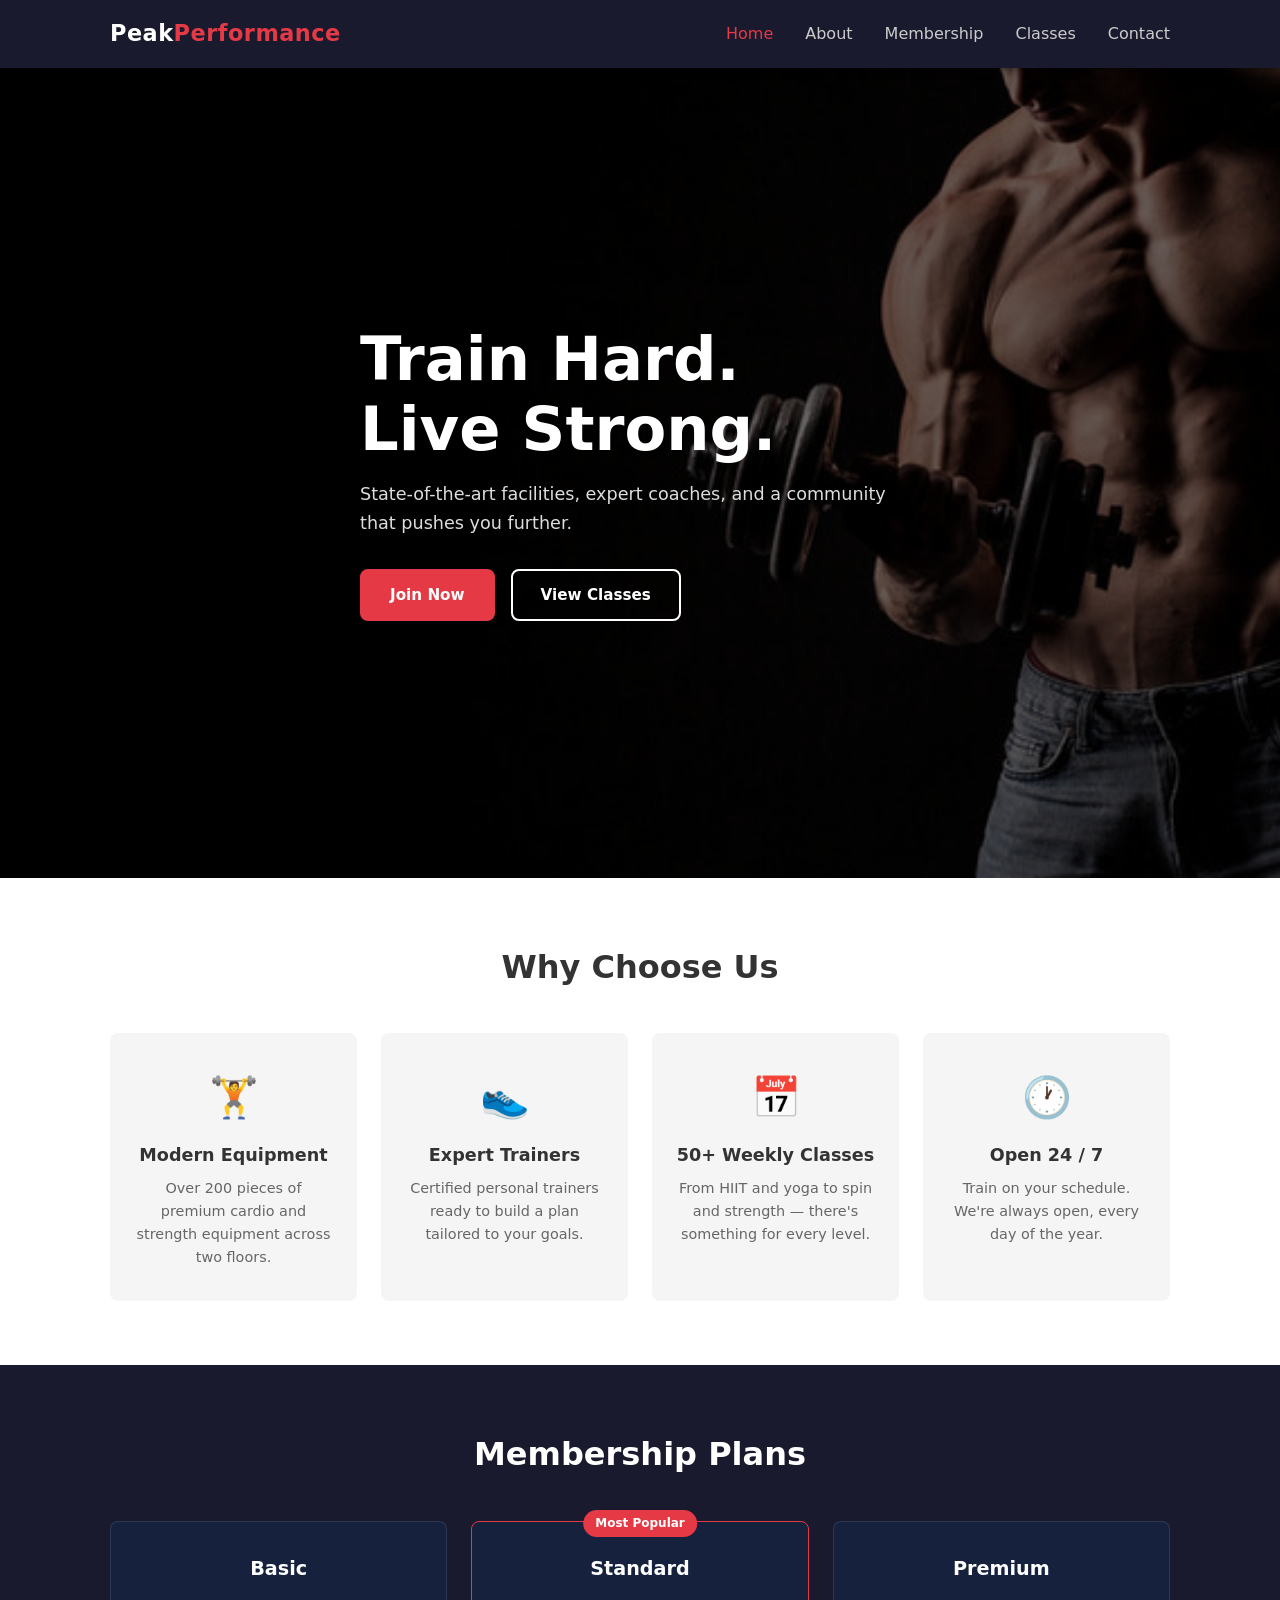
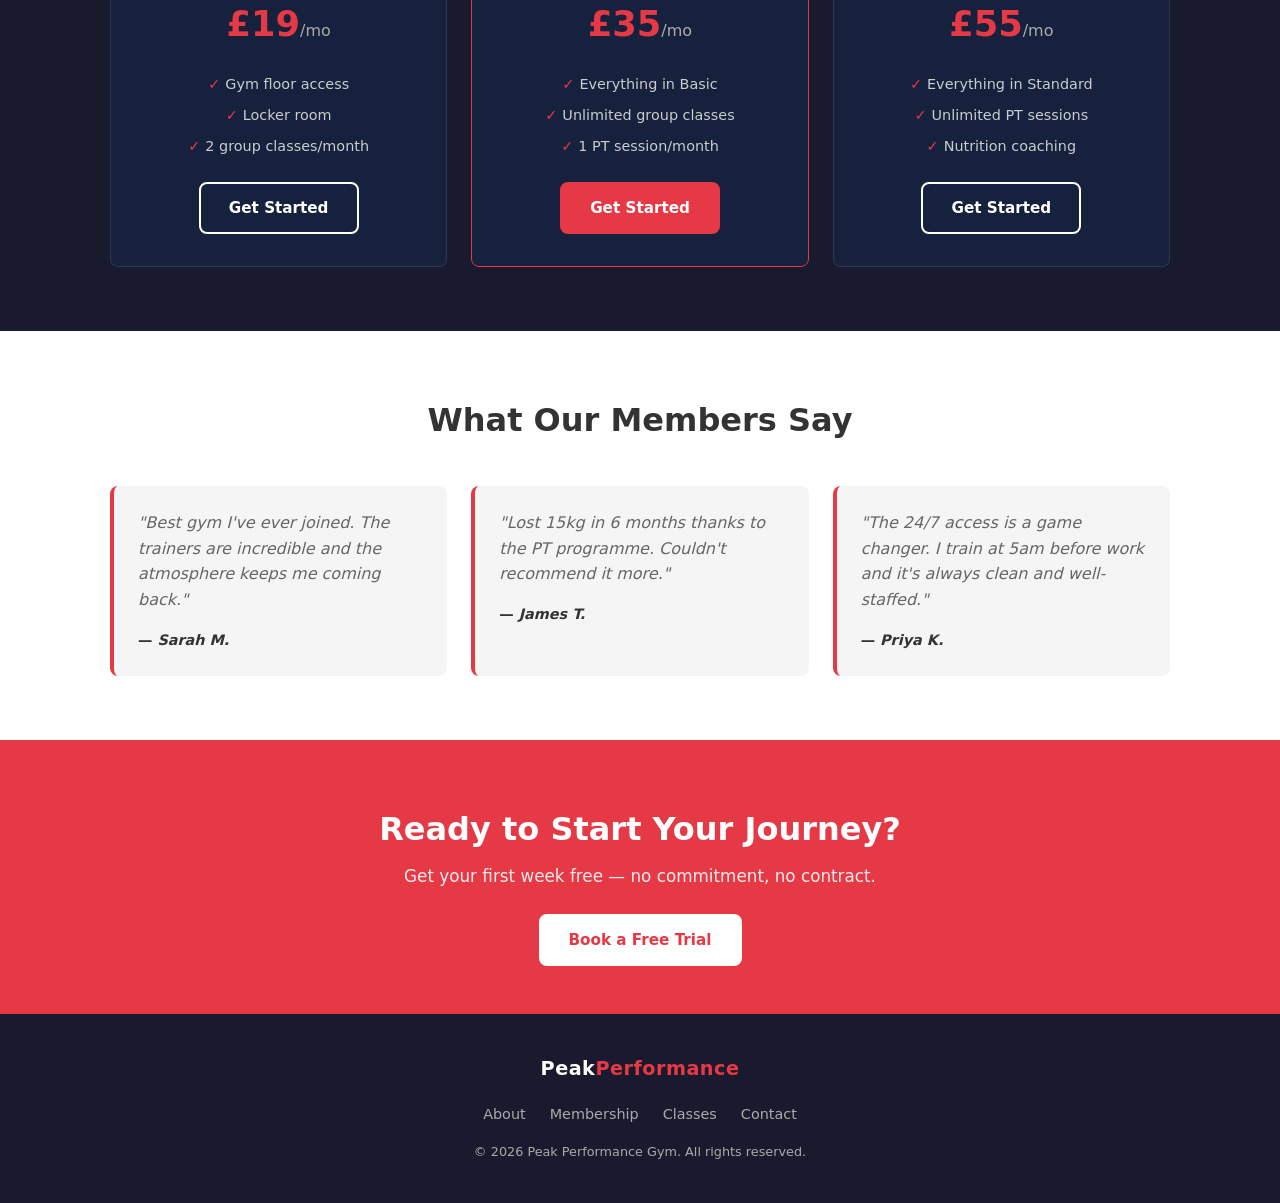
==== index.html @ 3dc11bad "fix: restore skip links and accessibility on index and about pages" ====
<!DOCTYPE html>
<html lang="en-GB">
<head>
  <meta charset="UTF-8" />
  <meta name="viewport" content="width=device-width, initial-scale=1.0" />
  <title>Peak Performance Gym</title>
  <link rel="stylesheet" href="css/style.css" />
  <script src="js/jquery.min.js" defer></script>
  <script src="js/main.js" defer></script>
</head>
<body>

  <!-- ===== SKIP LINK ===== -->
  <a href="#main-content" class="skip-link">Skip to main content</a>

  <!-- ===== HEADER / NAV ===== -->
  <header class="site-header">
    <div class="container header-inner">
      <a href="index.html" class="logo" aria-label="Peak Performance Gym – Home">
        Peak<span>Performance</span>
      </a>
      <button class="nav-toggle" aria-controls="main-nav" aria-expanded="false" aria-label="Toggle navigation">
        <span></span><span></span><span></span>
      </button>
      <nav id="main-nav" aria-label="Main navigation">
        <ul role="list">
          <li><a href="index.html" class="active" aria-current="page">Home</a></li>
          <li><a href="about.html">About</a></li>
          <li><a href="#">Membership</a></li>
          <li><a href="#">Classes</a></li>
          <li><a href="contact.html">Contact</a></li>
        </ul>
      </nav>
    </div>
  </header>

  <main id="main-content" tabindex="-1">

    <!-- ===== HERO ===== -->
    <section class="hero" aria-labelledby="hero-heading" role="region">
      <div class="hero-overlay"></div>
      <div class="container hero-content">
        <h1 id="hero-heading">Train Hard.<br />Live Strong.</h1>
        <p>State-of-the-art facilities, expert coaches, and a community that pushes you further.</p>
        <div class="hero-cta">
          <a href="#" class="btn btn-primary">Join Now</a>
          <a href="#" class="btn btn-outline">View Classes</a>
        </div>
      </div>
    </section>

    <!-- ===== KEY FEATURES ===== -->
    <section class="features section-pad" aria-labelledby="features-heading" role="region">
      <div class="container">
        <h2 id="features-heading" class="section-title">Why Choose Us</h2>
        <div class="features-grid">
          <article class="feature-card">
            <div class="feature-icon" aria-hidden="true">🏋️</div>
            <h3>Modern Equipment</h3>
            <p>Over 200 pieces of premium cardio and strength equipment across two floors.</p>
          </article>
          <article class="feature-card">
            <div class="feature-icon" aria-hidden="true">👟</div>
            <h3>Expert Trainers</h3>
            <p>Certified personal trainers ready to build a plan tailored to your goals.</p>
          </article>
          <article class="feature-card">
            <div class="feature-icon" aria-hidden="true">📅</div>
            <h3>50+ Weekly Classes</h3>
            <p>From HIIT and yoga to spin and strength — there's something for every level.</p>
          </article>
          <article class="feature-card">
            <div class="feature-icon" aria-hidden="true">🕐</div>
            <h3>Open 24 / 7</h3>
            <p>Train on your schedule. We're always open, every day of the year.</p>
          </article>
        </div>
      </div>
    </section>

    <!-- ===== MEMBERSHIP SNAPSHOT ===== -->
    <section class="membership-preview section-pad bg-dark" aria-labelledby="membership-heading" role="region">
      <div class="container">
        <h2 id="membership-heading" class="section-title">Membership Plans</h2>
        <div class="plans-grid">
          <article class="plan-card">
            <h3>Basic</h3>
            <p class="price">£19<span>/mo</span></p>
            <ul role="list">
              <li>Gym floor access</li>
              <li>Locker room</li>
              <li>2 group classes/month</li>
            </ul>
            <a href="#" class="btn btn-outline">Get Started</a>
          </article>
          <article class="plan-card featured">
            <span class="badge">Most Popular</span>
            <h3>Standard</h3>
            <p class="price">£35<span>/mo</span></p>
            <ul role="list">
              <li>Everything in Basic</li>
              <li>Unlimited group classes</li>
              <li>1 PT session/month</li>
            </ul>
            <a href="#" class="btn btn-primary">Get Started</a>
          </article>
          <article class="plan-card">
            <h3>Premium</h3>
            <p class="price">£55<span>/mo</span></p>
            <ul role="list">
              <li>Everything in Standard</li>
              <li>Unlimited PT sessions</li>
              <li>Nutrition coaching</li>
            </ul>
            <a href="#" class="btn btn-outline">Get Started</a>
          </article>
        </div>
      </div>
    </section>

    <!-- ===== TESTIMONIALS ===== -->
    <section class="testimonials section-pad" aria-labelledby="testimonials-heading" role="region">
      <div class="container">
        <h2 id="testimonials-heading" class="section-title">What Our Members Say</h2>
        <div class="testimonials-grid">
          <blockquote class="testimonial-card">
            <p>"Best gym I've ever joined. The trainers are incredible and the atmosphere keeps me coming back."</p>
            <footer>— <cite>Sarah M.</cite></footer>
          </blockquote>
          <blockquote class="testimonial-card">
            <p>"Lost 15kg in 6 months thanks to the PT programme. Couldn't recommend it more."</p>
            <footer>— <cite>James T.</cite></footer>
          </blockquote>
          <blockquote class="testimonial-card">
            <p>"The 24/7 access is a game changer. I train at 5am before work and it's always clean and well-staffed."</p>
            <footer>— <cite>Priya K.</cite></footer>
          </blockquote>
        </div>
      </div>
    </section>

    <!-- ===== CTA BANNER ===== -->
    <section class="cta-banner section-pad" aria-labelledby="cta-heading" role="region">
      <div class="container cta-inner">
        <h2 id="cta-heading">Ready to Start Your Journey?</h2>
        <p>Get your first week free — no commitment, no contract.</p>
        <a href="contact.html" class="btn btn-primary">Book a Free Trial</a>
      </div>
    </section>

  </main>

  <!-- ===== FOOTER ===== -->
  <footer class="site-footer" role="contentinfo">
    <div class="container footer-inner">
      <p class="logo">Peak<span>Performance</span></p>
      <nav aria-label="Footer navigation">
        <ul role="list">
          <li><a href="about.html">About</a></li>
          <li><a href="#">Membership</a></li>
          <li><a href="#">Classes</a></li>
          <li><a href="contact.html">Contact</a></li>
        </ul>
      </nav>
      <p class="footer-copy">&copy; <span id="year"></span> Peak Performance Gym. All rights reserved.</p>
    </div>
  </footer>

</body>
</html>
---- css/style.css ----
/* ===== CSS VARIABLES ===== */
:root {
  --clr-primary: #e63946;
  --clr-dark: #1a1a2e;
  --clr-dark-2: #16213e;
  --clr-light: #f5f5f5;
  --clr-text: #333;
  --clr-muted: #666;
  --font-main: 'Segoe UI', system-ui, sans-serif;
  --radius: 8px;
  --transition: 0.3s ease;
  --max-width: 1100px;
}

/* ===== SKIP LINK ===== */
.skip-link {
  position: absolute;
  top: -100%;
  left: 1rem;
  background: var(--clr-primary);
  color: #fff;
  padding: 0.6rem 1.2rem;
  border-radius: var(--radius);
  font-weight: 700;
  z-index: 9999;
  transition: top 0.2s;
}
.skip-link:focus { top: 1rem; }

/* ===== SCREEN READER ONLY ===== */
.sr-only {
  position: absolute;
  width: 1px;
  height: 1px;
  padding: 0;
  margin: -1px;
  overflow: hidden;
  clip: rect(0,0,0,0);
  white-space: nowrap;
  border: 0;
}

/* ===== FOCUS STYLES ===== */
:focus-visible {
  outline: 3px solid var(--clr-primary);
  outline-offset: 3px;
  border-radius: 2px;
}

/* ===== RESET ===== */
*, *::before, *::after { box-sizing: border-box; margin: 0; padding: 0; }
html { scroll-behavior: smooth; }
body { font-family: var(--font-main); color: var(--clr-text); background: #fff; line-height: 1.6; }
img { max-width: 100%; display: block; }
a { text-decoration: none; color: inherit; }
ul { list-style: none; }

/* ===== UTILITIES ===== */
.container { max-width: var(--max-width); margin: 0 auto; padding: 0 1.25rem; }
.section-pad { padding: 4rem 0; }
.bg-dark { background: var(--clr-dark); color: var(--clr-light); }
.section-title { text-align: center; font-size: 2rem; margin-bottom: 2.5rem; }
.bg-dark .section-title { color: #fff; }

/* ===== BUTTONS ===== */
.btn {
  display: inline-block;
  padding: 0.75rem 1.75rem;
  border-radius: var(--radius);
  font-weight: 600;
  font-size: 0.95rem;
  transition: var(--transition);
  cursor: pointer;
  border: 2px solid transparent;
}
.btn-primary { background: var(--clr-primary); color: #fff; border-color: var(--clr-primary); }
.btn-primary:hover { background: #c1121f; border-color: #c1121f; }
.btn-outline { background: transparent; color: #fff; border-color: #fff; }
.btn-outline:hover { background: #fff; color: var(--clr-dark); }

/* ===== HEADER ===== */
.site-header {
  position: sticky;
  top: 0;
  z-index: 100;
  background: var(--clr-dark);
  padding: 1rem 0;
  box-shadow: 0 2px 8px rgba(0,0,0,0.4);
}
.header-inner { display: flex; align-items: center; justify-content: space-between; }
.logo { font-size: 1.4rem; font-weight: 800; color: #fff; letter-spacing: 0.5px; }
.logo span { color: var(--clr-primary); }

#main-nav ul { display: flex; gap: 2rem; }
#main-nav a { color: #ccc; font-weight: 500; transition: color var(--transition); }
#main-nav a:hover, #main-nav a.active { color: var(--clr-primary); }

/* Hamburger */
.nav-toggle {
  display: none;
  flex-direction: column;
  gap: 5px;
  background: none;
  border: none;
  cursor: pointer;
  padding: 4px;
}
.nav-toggle span {
  display: block;
  width: 25px;
  height: 2px;
  background: #fff;
  transition: var(--transition);
}

/* ===== HERO ===== */
.hero {
  position: relative;
  min-height: 90vh;
  display: flex;
  align-items: center;
  background: url('../images/homepagehero.jpg') center/cover no-repeat;
  background-color: var(--clr-dark-2);
}
.hero-overlay {
  position: absolute;
  inset: 0;
  background: rgba(0,0,0,0.6);
}
.hero-content {
  position: relative;
  z-index: 1;
  color: #fff;
  max-width: 600px;
}
.hero-content h1 { font-size: clamp(2.2rem, 5vw, 3.8rem); line-height: 1.15; margin-bottom: 1rem; }
.hero-content p { font-size: 1.1rem; color: #ddd; margin-bottom: 2rem; }
.hero-cta { display: flex; gap: 1rem; flex-wrap: wrap; }

/* ===== FEATURES ===== */
.features-grid {
  display: grid;
  grid-template-columns: repeat(auto-fit, minmax(220px, 1fr));
  gap: 1.5rem;
}
.feature-card {
  background: var(--clr-light);
  border-radius: var(--radius);
  padding: 2rem 1.5rem;
  text-align: center;
  transition: transform var(--transition), box-shadow var(--transition);
}
.feature-card:hover { transform: translateY(-4px); box-shadow: 0 8px 20px rgba(0,0,0,0.1); }
.feature-icon { font-size: 2.5rem; margin-bottom: 0.75rem; }
.feature-card h3 { margin-bottom: 0.5rem; font-size: 1.1rem; }
.feature-card p { color: var(--clr-muted); font-size: 0.9rem; }

/* ===== MEMBERSHIP PLANS ===== */
.plans-grid {
  display: grid;
  grid-template-columns: repeat(auto-fit, minmax(240px, 1fr));
  gap: 1.5rem;
  align-items: start;
}
.plan-card {
  background: var(--clr-dark-2);
  border: 1px solid rgba(255,255,255,0.1);
  border-radius: var(--radius);
  padding: 2rem 1.5rem;
  text-align: center;
  position: relative;
  transition: transform var(--transition);
}
.plan-card:hover { transform: translateY(-4px); }
.plan-card.featured { border-color: var(--clr-primary); }
.plan-card h3 { font-size: 1.2rem; color: #fff; margin-bottom: 0.75rem; }
.plan-card .price { font-size: 2.2rem; font-weight: 800; color: var(--clr-primary); margin-bottom: 1.25rem; }
.plan-card .price span { font-size: 1rem; font-weight: 400; color: #aaa; }
.plan-card ul { margin-bottom: 1.5rem; display: flex; flex-direction: column; gap: 0.5rem; }
.plan-card li { color: #ccc; font-size: 0.9rem; }
.plan-card li::before { content: "✓ "; color: var(--clr-primary); font-weight: 700; }
.badge {
  position: absolute;
  top: -12px;
  left: 50%;
  transform: translateX(-50%);
  background: var(--clr-primary);
  color: #fff;
  font-size: 0.75rem;
  font-weight: 700;
  padding: 0.25rem 0.75rem;
  border-radius: 20px;
  white-space: nowrap;
}

/* ===== TESTIMONIALS ===== */
.testimonials-grid {
  display: grid;
  grid-template-columns: repeat(auto-fit, minmax(260px, 1fr));
  gap: 1.5rem;
}
.testimonial-card {
  background: var(--clr-light);
  border-left: 4px solid var(--clr-primary);
  border-radius: var(--radius);
  padding: 1.5rem;
}
.testimonial-card p { font-style: italic; color: var(--clr-muted); margin-bottom: 1rem; }
.testimonial-card footer { font-weight: 600; font-size: 0.9rem; }

/* ===== CTA BANNER ===== */
.cta-banner { background: var(--clr-primary); color: #fff; }
.cta-inner { text-align: center; }
.cta-inner h2 { font-size: 2rem; margin-bottom: 0.5rem; }
.cta-inner p { margin-bottom: 1.5rem; font-size: 1.05rem; opacity: 0.9; }
.cta-banner .btn-primary { background: #fff; color: var(--clr-primary); border-color: #fff; }
.cta-banner .btn-primary:hover { background: var(--clr-dark); color: #fff; border-color: var(--clr-dark); }

/* ===== FOOTER ===== */
.site-footer { background: var(--clr-dark); color: #aaa; padding: 2.5rem 0; }
.footer-inner { display: flex; flex-direction: column; align-items: center; gap: 1rem; text-align: center; }
.site-footer .logo { font-size: 1.2rem; font-weight: 800; color: #fff; }
.site-footer nav ul { display: flex; gap: 1.5rem; flex-wrap: wrap; justify-content: center; }
.site-footer nav a { color: #aaa; font-size: 0.9rem; transition: color var(--transition); }
.site-footer nav a:hover { color: var(--clr-primary); }
.footer-copy { font-size: 0.8rem; }

/* ===== PAGE HERO (inner pages) ===== */
.page-hero {
  position: relative;
  min-height: 35vh;
  display: flex;
  align-items: center;
  background: var(--clr-dark-2);
}
.page-hero-overlay {
  position: absolute;
  inset: 0;
  background: rgba(0,0,0,0.5);
}
.page-hero-content {
  position: relative;
  z-index: 1;
  color: #fff;
}
.page-hero-content h1 { font-size: clamp(2rem, 4vw, 3rem); margin-bottom: 0.5rem; }
.page-hero-content p { font-size: 1.1rem; color: #ddd; }

/* ===== STORY ===== */
.story-inner {
  display: grid;
  grid-template-columns: 1fr 1fr;
  gap: 3rem;
  align-items: start;
}
.story-text h2 { font-size: 1.8rem; margin-bottom: 1rem; }
.story-text p { color: var(--clr-muted); margin-bottom: 1rem; }
.story-stat-grid {
  display: grid;
  grid-template-columns: 1fr 1fr;
  gap: 1rem;
}
.stat-card {
  background: var(--clr-light);
  border-radius: var(--radius);
  padding: 1.5rem;
  text-align: center;
  display: flex;
  flex-direction: column;
  gap: 0.25rem;
}
.stat-number { font-size: 2rem; font-weight: 800; color: var(--clr-primary); }
.stat-label { font-size: 0.85rem; color: var(--clr-muted); font-weight: 500; }

/* ===== MISSION ===== */
.mission-inner { text-align: center; max-width: 750px; margin: 0 auto; }
.mission-statement {
  font-size: 1.25rem;
  font-style: italic;
  color: #ccc;
  line-height: 1.8;
  border-left: 4px solid var(--clr-primary);
  padding-left: 1.5rem;
  text-align: left;
}

/* ===== VALUES ===== */
.values-grid {
  display: grid;
  grid-template-columns: repeat(auto-fit, minmax(220px, 1fr));
  gap: 1.5rem;
}
.value-card {
  background: var(--clr-light);
  border-radius: var(--radius);
  padding: 2rem 1.5rem;
  text-align: center;
  transition: transform var(--transition), box-shadow var(--transition);
}
.value-card:hover { transform: translateY(-4px); box-shadow: 0 8px 20px rgba(0,0,0,0.1); }
.value-card h3 { margin: 0.75rem 0 0.5rem; }
.value-card p { color: var(--clr-muted); font-size: 0.9rem; }

/* ===== FACILITIES ===== */
.facilities-grid {
  display: grid;
  grid-template-columns: repeat(auto-fit, minmax(220px, 1fr));
  gap: 1.5rem;
}
.facility-card {
  background: var(--clr-dark-2);
  border: 1px solid rgba(255,255,255,0.08);
  border-radius: var(--radius);
  padding: 2rem 1.5rem;
  text-align: center;
  transition: transform var(--transition);
}
.facility-card:hover { transform: translateY(-4px); }
.facility-card h3 { color: #fff; margin: 0.75rem 0 0.5rem; }
.facility-card p { color: #aaa; font-size: 0.9rem; }

/* ===== TEAM ===== */
.team-grid {
  display: grid;
  grid-template-columns: repeat(auto-fit, minmax(220px, 1fr));
  gap: 1.5rem;
}
.team-card {
  background: var(--clr-light);
  border-radius: var(--radius);
  padding: 2rem 1.5rem;
  text-align: center;
  transition: transform var(--transition), box-shadow var(--transition);
}
.team-card:hover { transform: translateY(-4px); box-shadow: 0 8px 20px rgba(0,0,0,0.1); }
.team-avatar { font-size: 3.5rem; margin-bottom: 0.75rem; }
.team-card h3 { font-size: 1.1rem; margin-bottom: 0.25rem; }
.team-role { color: var(--clr-primary); font-weight: 600; font-size: 0.85rem; margin-bottom: 0.75rem; }
.team-card p:last-child { color: var(--clr-muted); font-size: 0.9rem; }

/* ===== RESPONSIVE ===== */
@media (max-width: 768px) {
  .nav-toggle { display: flex; }

  #main-nav {
    display: none;
    position: absolute;
    top: 100%;
    left: 0;
    right: 0;
    background: var(--clr-dark);
    padding: 1rem 1.25rem;
  }
  #main-nav.open { display: block; }
  #main-nav ul { flex-direction: column; gap: 1rem; }

  .site-header { position: relative; }
  .header-inner { flex-wrap: wrap; position: relative; }

  .hero { min-height: 70vh; }
  .hero-content h1 { font-size: 2rem; }

  .story-inner { grid-template-columns: 1fr; }
}
.contact-grid {
  display: grid;
  grid-template-columns: repeat(auto-fit, minmax(220px, 1fr));
  gap: 1.5rem;
}
.contact-card {
  background: var(--clr-light);
  border-radius: var(--radius);
  padding: 2rem 1.5rem;
  text-align: center;
  transition: transform var(--transition), box-shadow var(--transition);
}
.contact-card:hover { transform: translateY(-4px); box-shadow: 0 8px 20px rgba(0,0,0,0.1); }
.contact-icon { font-size: 2.5rem; margin-bottom: 0.75rem; }
.contact-card h3 { margin-bottom: 0.5rem; font-size: 1.1rem; }
.contact-card p { color: var(--clr-muted); font-size: 0.9rem; }


/* ===== CONTACT FORM ===== */
.contact-form form {
  max-width: 650px;
  margin: 0 auto;
  display: flex;
  flex-direction: column;
  gap: 1.25rem;
}
.form-row {
  display: grid;
  grid-template-columns: 1fr 1fr;
  gap: 1.25rem;
}
.form-group { display: flex; flex-direction: column; gap: 0.4rem; }
.form-group label { color: #ccc; font-size: 0.9rem; font-weight: 600; }
.form-group input,
.form-group textarea {
  background: var(--clr-dark-2);
  border: 1px solid rgba(255,255,255,0.15);
  border-radius: var(--radius);
  padding: 0.75rem 1rem;
  color: #fff;
  font-family: inherit;
  font-size: 1rem;
  transition: border-color var(--transition);
}
.form-group input:focus,
.form-group textarea:focus {
  outline: none;
  border-color: var(--clr-primary);
}
.form-group input.invalid,
.form-group textarea.invalid { border-color: var(--clr-primary); }
.form-error {
  color: var(--clr-primary);
  font-size: 0.85rem;
  min-height: 1.1em;
}
.contact-form .btn-primary {
  align-self: flex-start;
  border: none;
}
.form-status { font-size: 0.95rem; font-weight: 600; min-height: 1.2em; }
.form-status.success { color: #4ade80; }
.form-status.error { color: var(--clr-primary); }

@media (max-width: 768px) {
  .form-row { grid-template-columns: 1fr; }
}
.social-icons {
    display: flex;
    justify-content: center;
    gap: 90px;
}
.social-icons a {
  display:flex;
  flex-direction: column;
  align-items: center;
  text-align: center;
  text-decoration: none;
  color: inherit;
}
.social-icons img:hover { transform: scale(1.1); }
.social-icons img {
  width: 70px;
  height: 70px;
  transition: transform var(--transition);
}
main section:last-child {
    padding-bottom: 3rem;
}
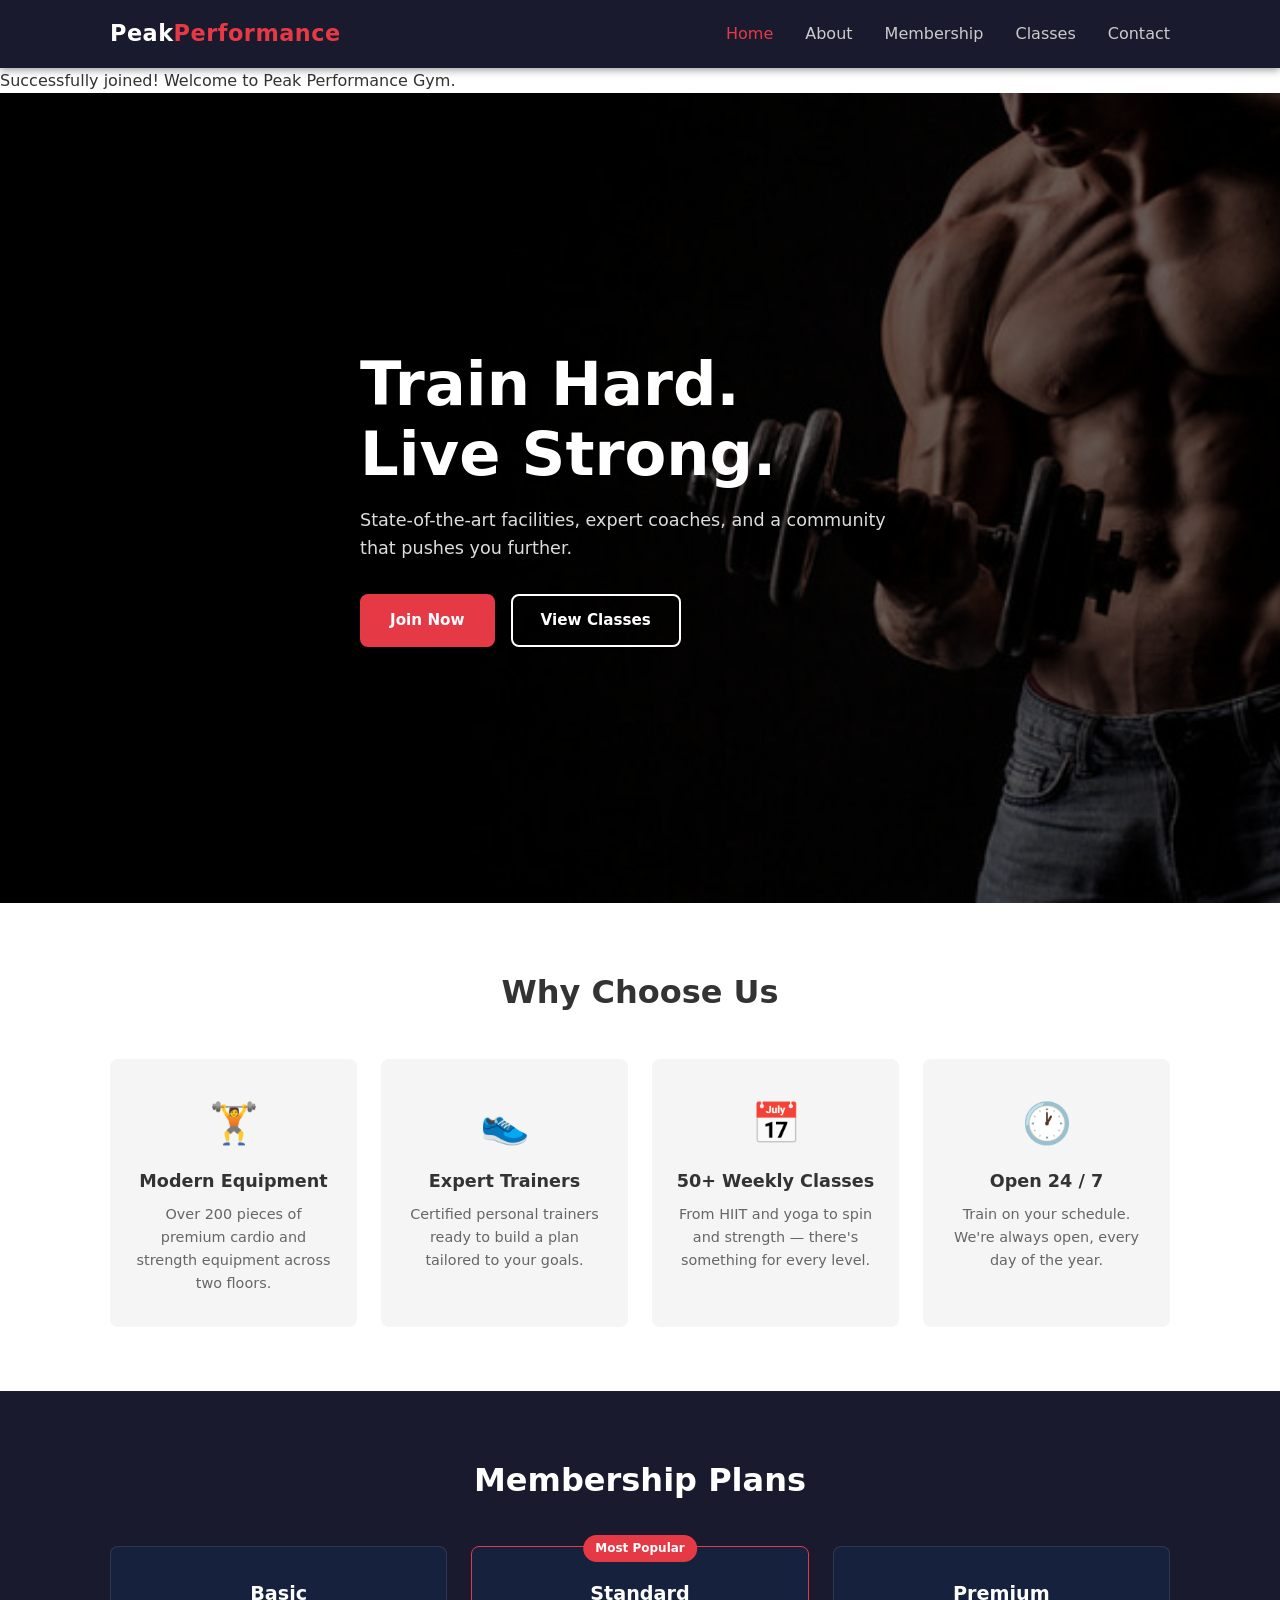
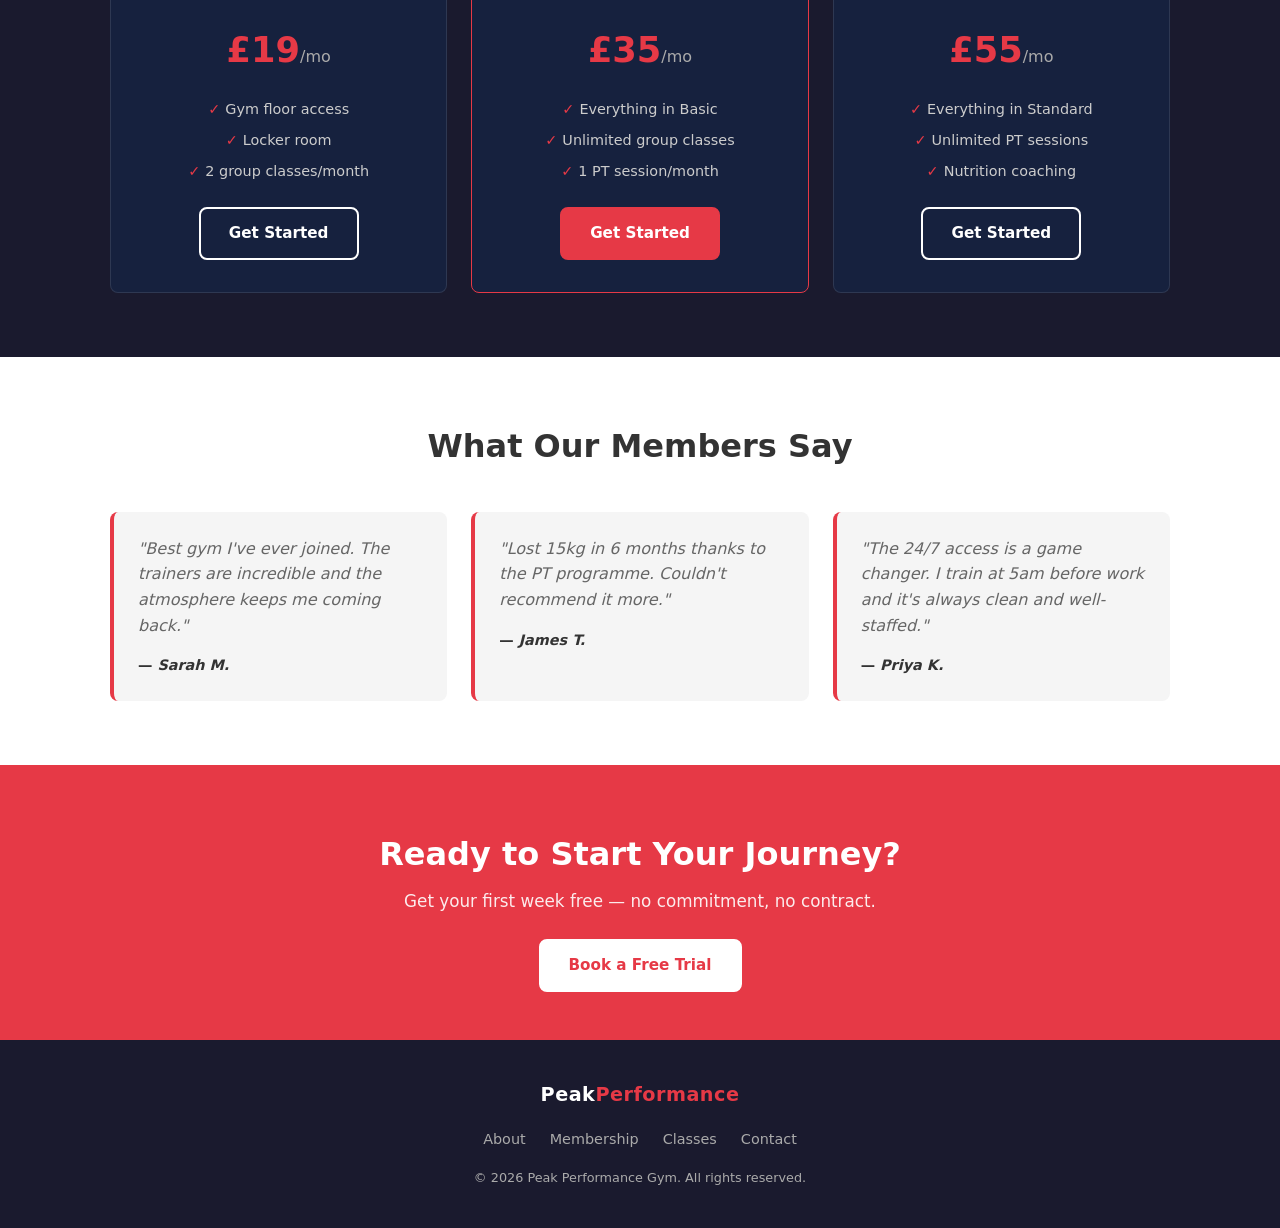
==== commit cc251ca5: "Added movement between ages" ====
--- a/index.html
+++ b/index.html
@@ -1,22 +1,19 @@
 <!DOCTYPE html>
-<html lang="en-GB">
+<html lang="en">
 <head>
   <meta charset="UTF-8" />
   <meta name="viewport" content="width=device-width, initial-scale=1.0" />
   <title>Peak Performance Gym</title>
   <link rel="stylesheet" href="css/style.css" />
-  <script src="js/jquery.min.js" defer></script>
+  <script src="https://code.jquery.com/jquery-3.7.1.min.js" defer></script>
   <script src="js/main.js" defer></script>
 </head>
 <body>
 
-  <!-- ===== SKIP LINK ===== -->
-  <a href="#main-content" class="skip-link">Skip to main content</a>
-
   <!-- ===== HEADER / NAV ===== -->
   <header class="site-header">
     <div class="container header-inner">
-      <a href="index.html" class="logo" aria-label="Peak Performance Gym – Home">
+      <a href="#" class="logo" aria-label="Peak Performance Gym – Home">
         Peak<span>Performance</span>
       </a>
       <button class="nav-toggle" aria-controls="main-nav" aria-expanded="false" aria-label="Toggle navigation">
@@ -24,33 +21,35 @@
       </button>
       <nav id="main-nav" aria-label="Main navigation">
         <ul role="list">
-          <li><a href="index.html" class="active" aria-current="page">Home</a></li>
+          <li><a href="#" class="active" aria-current="page">Home</a></li>
           <li><a href="about.html">About</a></li>
-          <li><a href="#">Membership</a></li>
+          <li><a href="membership.html">Membership</a></li>
           <li><a href="#">Classes</a></li>
-          <li><a href="contact.html">Contact</a></li>
+          <li><a href="#">Contact</a></li>
         </ul>
       </nav>
     </div>
   </header>
 
-  <main id="main-content" tabindex="-1">
+  <div class="success-banner hidden">Successfully joined! Welcome to Peak Performance Gym.</div>
+
+  <main id="main-content">
 
     <!-- ===== HERO ===== -->
-    <section class="hero" aria-labelledby="hero-heading" role="region">
+    <section class="hero" aria-labelledby="hero-heading">
       <div class="hero-overlay"></div>
       <div class="container hero-content">
         <h1 id="hero-heading">Train Hard.<br />Live Strong.</h1>
         <p>State-of-the-art facilities, expert coaches, and a community that pushes you further.</p>
         <div class="hero-cta">
-          <a href="#" class="btn btn-primary">Join Now</a>
+          <a href="membership.html#join-form" class="btn btn-primary">Join Now</a>
           <a href="#" class="btn btn-outline">View Classes</a>
         </div>
       </div>
     </section>
 
     <!-- ===== KEY FEATURES ===== -->
-    <section class="features section-pad" aria-labelledby="features-heading" role="region">
+    <section class="features section-pad" aria-labelledby="features-heading">
       <div class="container">
         <h2 id="features-heading" class="section-title">Why Choose Us</h2>
         <div class="features-grid">
@@ -79,7 +78,7 @@
     </section>
 
     <!-- ===== MEMBERSHIP SNAPSHOT ===== -->
-    <section class="membership-preview section-pad bg-dark" aria-labelledby="membership-heading" role="region">
+    <section class="membership-preview section-pad bg-dark" aria-labelledby="membership-heading">
       <div class="container">
         <h2 id="membership-heading" class="section-title">Membership Plans</h2>
         <div class="plans-grid">
@@ -91,7 +90,7 @@
               <li>Locker room</li>
               <li>2 group classes/month</li>
             </ul>
-            <a href="#" class="btn btn-outline">Get Started</a>
+            <a href="membership.html?plan=basic#join-form" class="btn btn-outline">Get Started</a>
           </article>
           <article class="plan-card featured">
             <span class="badge">Most Popular</span>
@@ -102,7 +101,7 @@
               <li>Unlimited group classes</li>
               <li>1 PT session/month</li>
             </ul>
-            <a href="#" class="btn btn-primary">Get Started</a>
+            <a href="membership.html?plan=standard#join-form" class="btn btn-primary">Get Started</a>
           </article>
           <article class="plan-card">
             <h3>Premium</h3>
@@ -112,14 +111,14 @@
               <li>Unlimited PT sessions</li>
               <li>Nutrition coaching</li>
             </ul>
-            <a href="#" class="btn btn-outline">Get Started</a>
+            <a href="membership.html?plan=premium#join-form" class="btn btn-outline">Get Started</a>
           </article>
         </div>
       </div>
     </section>
 
     <!-- ===== TESTIMONIALS ===== -->
-    <section class="testimonials section-pad" aria-labelledby="testimonials-heading" role="region">
+    <section class="testimonials section-pad" aria-labelledby="testimonials-heading">
       <div class="container">
         <h2 id="testimonials-heading" class="section-title">What Our Members Say</h2>
         <div class="testimonials-grid">
@@ -140,11 +139,11 @@
     </section>
 
     <!-- ===== CTA BANNER ===== -->
-    <section class="cta-banner section-pad" aria-labelledby="cta-heading" role="region">
+    <section class="cta-banner section-pad" aria-labelledby="cta-heading">
       <div class="container cta-inner">
         <h2 id="cta-heading">Ready to Start Your Journey?</h2>
         <p>Get your first week free — no commitment, no contract.</p>
-        <a href="contact.html" class="btn btn-primary">Book a Free Trial</a>
+        <a href="#" class="btn btn-primary">Book a Free Trial</a>
       </div>
     </section>
 
@@ -157,9 +156,9 @@
       <nav aria-label="Footer navigation">
         <ul role="list">
           <li><a href="about.html">About</a></li>
-          <li><a href="#">Membership</a></li>
+          <li><a href="membership.html">Membership</a></li>
           <li><a href="#">Classes</a></li>
-          <li><a href="contact.html">Contact</a></li>
+          <li><a href="#">Contact</a></li>
         </ul>
       </nav>
       <p class="footer-copy">&copy; <span id="year"></span> Peak Performance Gym. All rights reserved.</p>
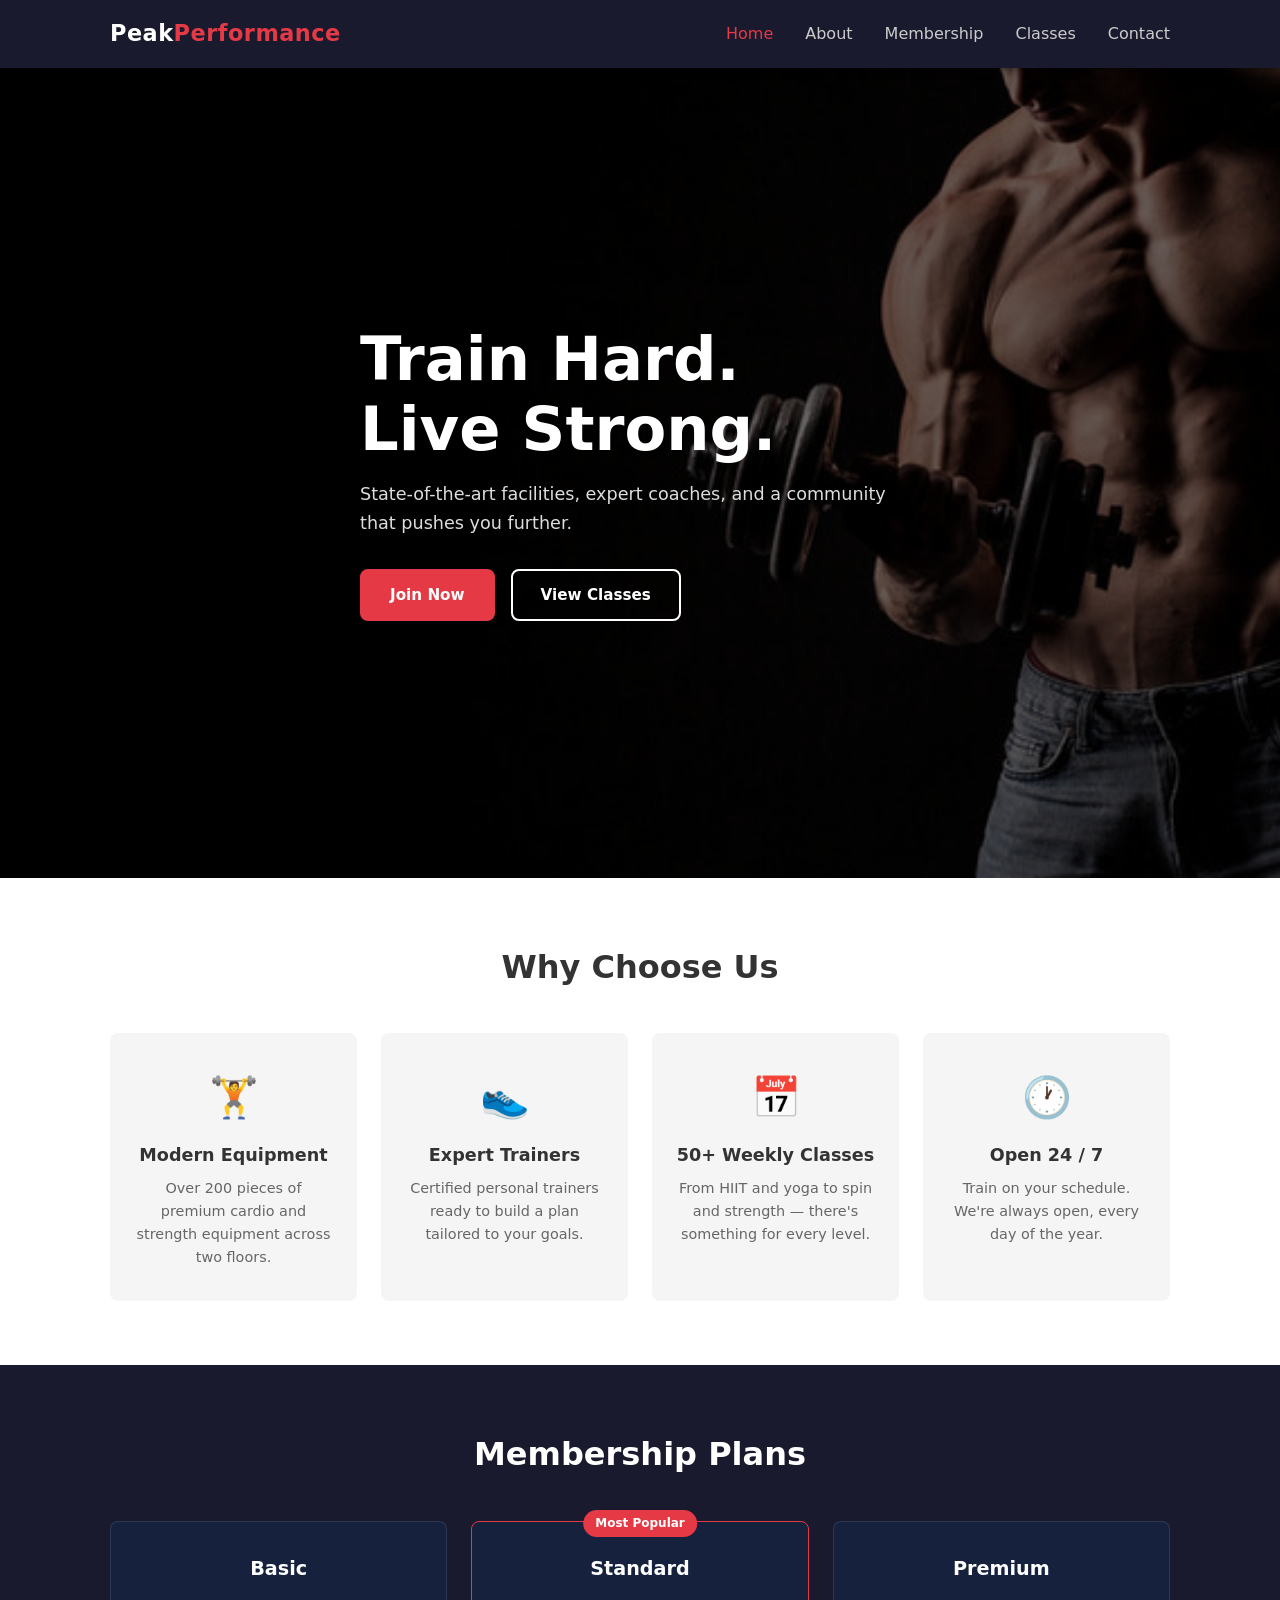
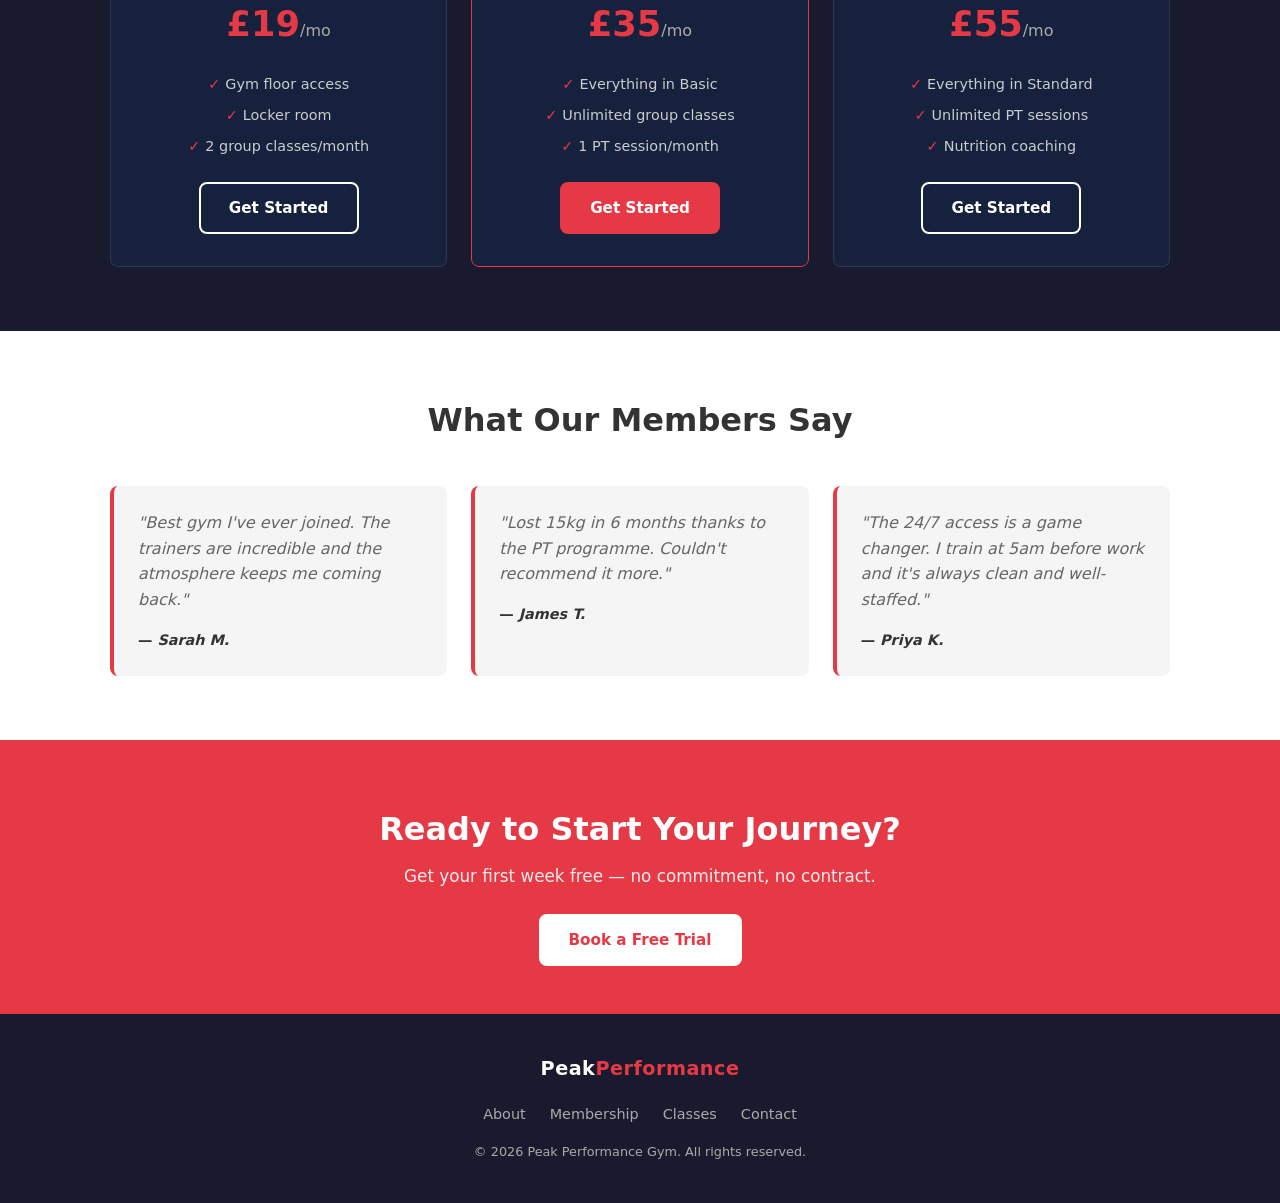
==== commit e1779344: "Merge branch 'main' into CB-Membership" ====
--- a/index.html
+++ b/index.html
@@ -1,19 +1,23 @@
 <!DOCTYPE html>
-<html lang="en">
+<html lang="en-GB">
 <head>
   <meta charset="UTF-8" />
   <meta name="viewport" content="width=device-width, initial-scale=1.0" />
   <title>Peak Performance Gym</title>
   <link rel="stylesheet" href="css/style.css" />
-  <script src="https://code.jquery.com/jquery-3.7.1.min.js" defer></script>
+  <link rel="icon" type="image/png" href="images/favicon.png" />
+  <script src="js/jquery.min.js" defer></script>
   <script src="js/main.js" defer></script>
 </head>
 <body>
 
+  <!-- ===== SKIP LINK ===== -->
+  <a href="#main-content" class="skip-link">Skip to main content</a>
+
   <!-- ===== HEADER / NAV ===== -->
   <header class="site-header">
     <div class="container header-inner">
-      <a href="#" class="logo" aria-label="Peak Performance Gym – Home">
+      <a href="index.html" class="logo" aria-label="Peak Performance Gym – Home">
         Peak<span>Performance</span>
       </a>
       <button class="nav-toggle" aria-controls="main-nav" aria-expanded="false" aria-label="Toggle navigation">
@@ -21,22 +25,20 @@
       </button>
       <nav id="main-nav" aria-label="Main navigation">
         <ul role="list">
-          <li><a href="#" class="active" aria-current="page">Home</a></li>
+          <li><a href="index.html" class="active" aria-current="page">Home</a></li>
           <li><a href="about.html">About</a></li>
           <li><a href="membership.html">Membership</a></li>
           <li><a href="#">Classes</a></li>
-          <li><a href="#">Contact</a></li>
+          <li><a href="contact.html">Contact</a></li>
         </ul>
       </nav>
     </div>
   </header>
 
-  <div class="success-banner hidden">Successfully joined! Welcome to Peak Performance Gym.</div>
-
-  <main id="main-content">
+  <main id="main-content" tabindex="-1">
 
     <!-- ===== HERO ===== -->
-    <section class="hero" aria-labelledby="hero-heading">
+    <section class="hero" aria-labelledby="hero-heading" role="region">
       <div class="hero-overlay"></div>
       <div class="container hero-content">
         <h1 id="hero-heading">Train Hard.<br />Live Strong.</h1>
@@ -49,7 +51,7 @@
     </section>
 
     <!-- ===== KEY FEATURES ===== -->
-    <section class="features section-pad" aria-labelledby="features-heading">
+    <section class="features section-pad" aria-labelledby="features-heading" role="region">
       <div class="container">
         <h2 id="features-heading" class="section-title">Why Choose Us</h2>
         <div class="features-grid">
@@ -78,7 +80,7 @@
     </section>
 
     <!-- ===== MEMBERSHIP SNAPSHOT ===== -->
-    <section class="membership-preview section-pad bg-dark" aria-labelledby="membership-heading">
+    <section class="membership-preview section-pad bg-dark" aria-labelledby="membership-heading" role="region">
       <div class="container">
         <h2 id="membership-heading" class="section-title">Membership Plans</h2>
         <div class="plans-grid">
@@ -118,7 +120,7 @@
     </section>
 
     <!-- ===== TESTIMONIALS ===== -->
-    <section class="testimonials section-pad" aria-labelledby="testimonials-heading">
+    <section class="testimonials section-pad" aria-labelledby="testimonials-heading" role="region">
       <div class="container">
         <h2 id="testimonials-heading" class="section-title">What Our Members Say</h2>
         <div class="testimonials-grid">
@@ -139,11 +141,11 @@
     </section>
 
     <!-- ===== CTA BANNER ===== -->
-    <section class="cta-banner section-pad" aria-labelledby="cta-heading">
+    <section class="cta-banner section-pad" aria-labelledby="cta-heading" role="region">
       <div class="container cta-inner">
         <h2 id="cta-heading">Ready to Start Your Journey?</h2>
         <p>Get your first week free — no commitment, no contract.</p>
-        <a href="#" class="btn btn-primary">Book a Free Trial</a>
+        <a href="contact.html" class="btn btn-primary">Book a Free Trial</a>
       </div>
     </section>
 
@@ -158,7 +160,7 @@
           <li><a href="about.html">About</a></li>
           <li><a href="membership.html">Membership</a></li>
           <li><a href="#">Classes</a></li>
-          <li><a href="#">Contact</a></li>
+          <li><a href="contact.html">Contact</a></li>
         </ul>
       </nav>
       <p class="footer-copy">&copy; <span id="year"></span> Peak Performance Gym. All rights reserved.</p>
